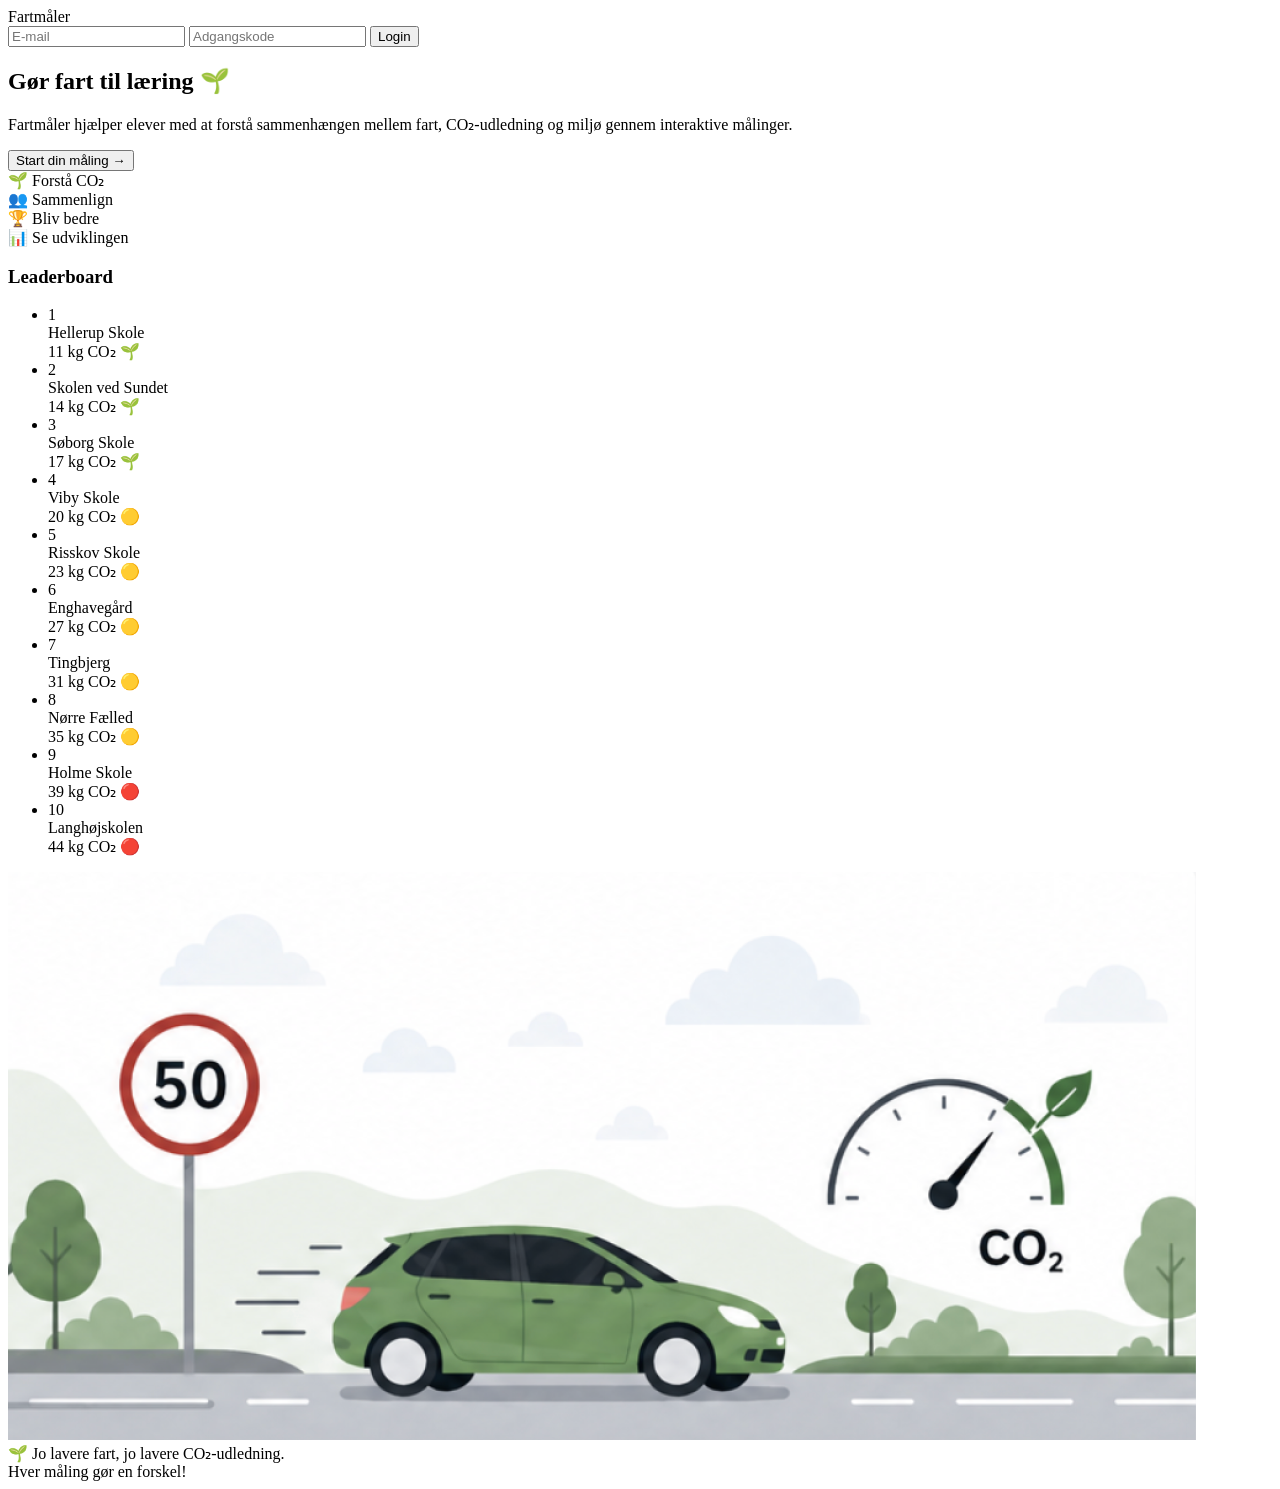
==== index.html @ d3e4c39c "Index - html" ====
<!DOCTYPE html>
<html lang="da">
<head>
    <meta charset="UTF-8">
    <title>Fartmåler</title>
    <link rel="stylesheet" href="style.css">
</head>
<body>

    <!-- NAVBAR -->
    <header class="navbar">
        <div class="logo">Fartmåler</div>

        <div class="login">
            <input type="text" placeholder="E-mail">
            <input type="password" placeholder="Adgangskode">
            <button>Login</button>
        </div>
    </header>

    <!-- HERO -->
    <section class="hero">
        <h1>Gør fart til <span>læring 🌱</span></h1>

        <p>
            Fartmåler hjælper elever med at forstå sammenhængen mellem fart,
            CO₂-udledning og miljø gennem interaktive målinger.
        </p>

        <button class="start-btn">
            Start din måling →
        </button>
    </section>

    <!-- FEATURES -->
    <section class="features">
        <div class="card">🌱 Forstå CO₂</div>
        <div class="card">👥 Sammenlign</div>
        <div class="card">🏆 Bliv bedre</div>
        <div class="card">📊 Se udviklingen</div>
    </section>

    <!-- MAIN -->
    <section class="main">

        <!-- LEADERBOARD -->
        <div class="leaderboard">
            <h3>Leaderboard</h3>

            <ul>

                <li>
                    <div class="left">
                        <div class="rank">1</div>
                        Hellerup Skole
                    </div>
                    <span class="green">11 kg CO₂ 🌱</span>
                </li>

                <li>
                    <div class="left">
                        <div class="rank">2</div>
                        Skolen ved Sundet
                    </div>
                    <span class="green">14 kg CO₂ 🌱</span>
                </li>

                <li>
                    <div class="left">
                        <div class="rank">3</div>
                        Søborg Skole
                    </div>
                    <span class="green">17 kg CO₂ 🌱</span>
                </li>

                <li>
                    <div class="left">
                        <div class="rank">4</div>
                        Viby Skole
                    </div>
                    <span class="yellow">20 kg CO₂ 🟡</span>
                </li>

                <li>
                    <div class="left">
                        <div class="rank">5</div>
                        Risskov Skole
                    </div>
                    <span class="yellow">23 kg CO₂ 🟡</span>
                </li>

                <li>
                    <div class="left">
                        <div class="rank">6</div>
                        Enghavegård
                    </div>
                    <span class="yellow">27 kg CO₂ 🟡</span>
                </li>

                <li>
                    <div class="left">
                        <div class="rank">7</div>
                        Tingbjerg
                    </div>
                    <span class="yellow">31 kg CO₂ 🟡</span>
                </li>

                <li>
                    <div class="left">
                        <div class="rank">8</div>
                        Nørre Fælled
                    </div>
                    <span class="yellow">35 kg CO₂ 🟡</span>
                </li>

                <li>
                    <div class="left">
                        <div class="rank">9</div>
                        Holme Skole
                    </div>
                    <span class="red">39 kg CO₂ 🔴</span>
                </li>

                <li>
                    <div class="left">
                        <div class="rank">10</div>
                        Langhøjskolen
                    </div>
                    <span class="red">44 kg CO₂ 🔴</span>
                </li>

            </ul>
        </div>

        <!-- VISUAL -->
        <div class="visual">
            <img src="bil.png" alt="Fartmåler bil">

            <div class="info-box">
                🌱 Jo lavere fart, jo lavere CO₂-udledning.<br>
                Hver måling gør en forskel!
            </div>
        </div>

    </section>

</body>
</html>
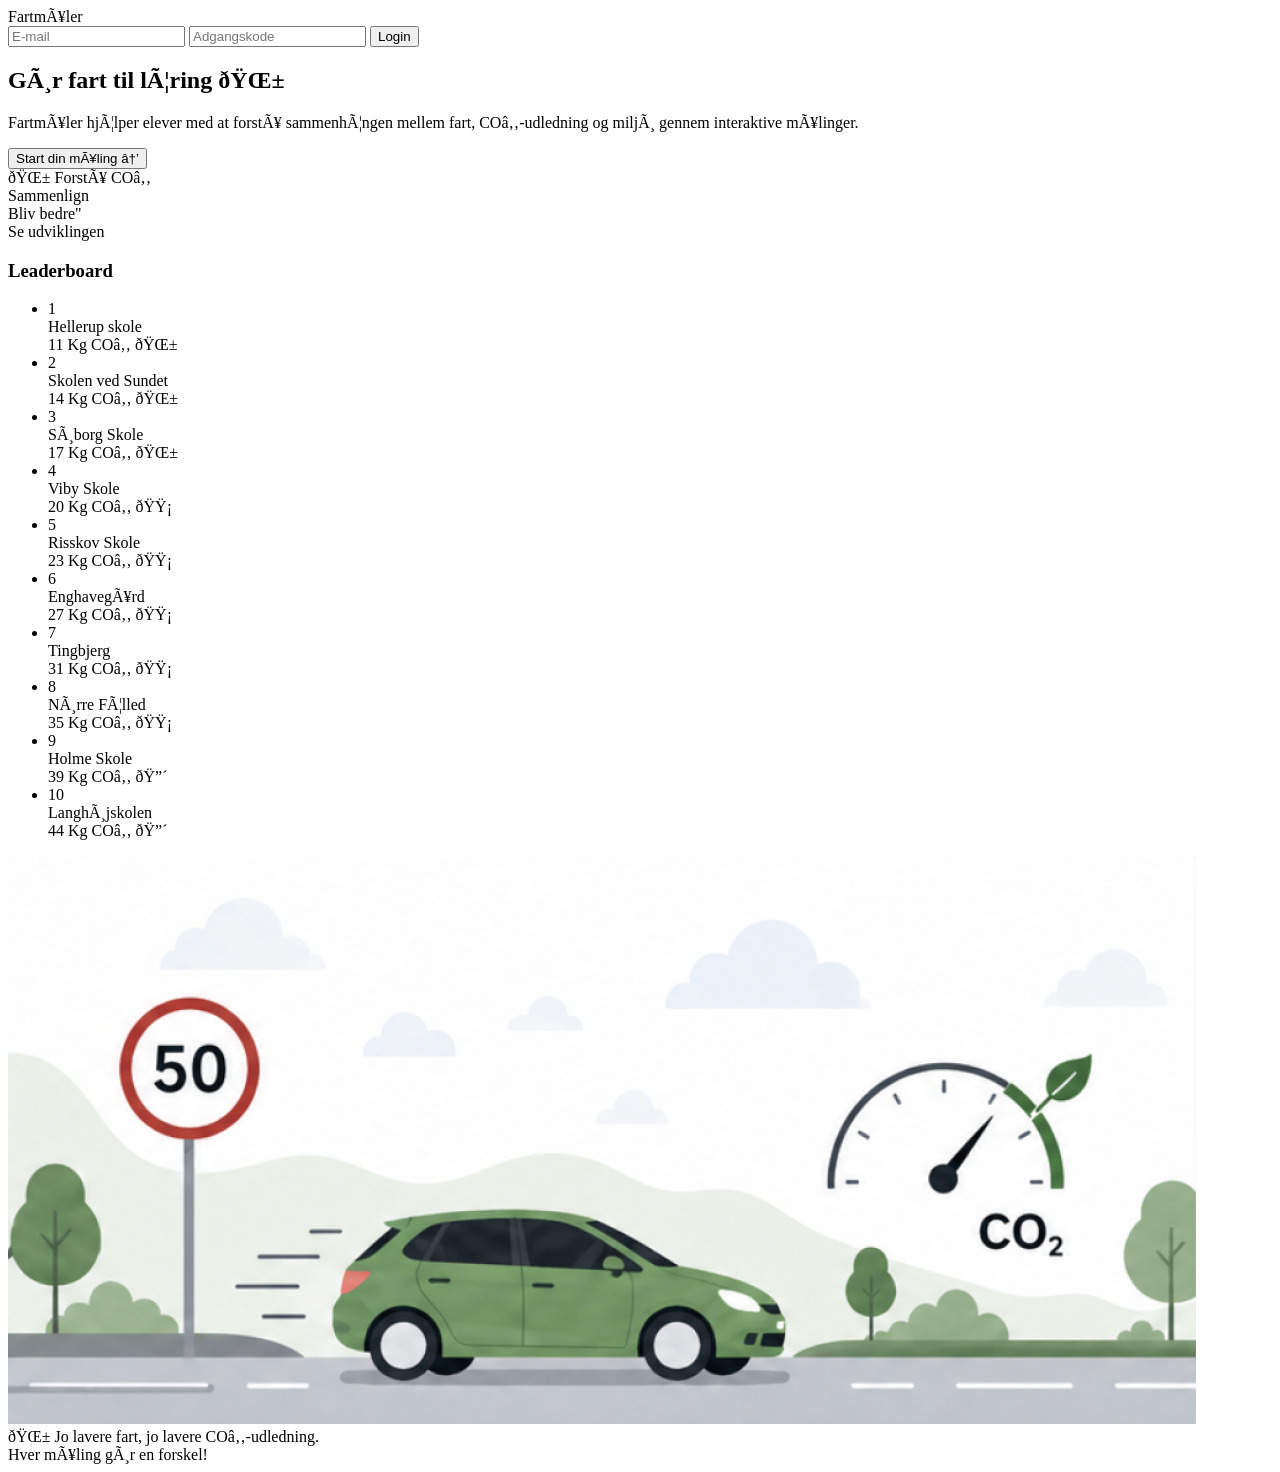
==== commit 5844d22b: "Index - css" ====
--- a/index.html
+++ b/index.html
@@ -1,148 +1,141 @@
 <!DOCTYPE html>
 <html lang="da">
-<head>
-    <meta charset="UTF-8">
-    <title>Fartmåler</title>
-    <link rel="stylesheet" href="style.css">
-</head>
-<body>
+    <head>
+        <meta charsett="UTF-8">
+        <title>Fartmåler</title>
+        <link rel="stylesheet" href="style.css">
+    </head>
+    <body>
 
-    <!-- NAVBAR -->
-    <header class="navbar">
-        <div class="logo">Fartmåler</div>
+        <header class="navbar">
+            <div class="logo">Fartmåler</div>
 
-        <div class="login">
-            <input type="text" placeholder="E-mail">
-            <input type="password" placeholder="Adgangskode">
-            <button>Login</button>
-        </div>
-    </header>
+            <div class="login">
+                <input type="text" placeholder="E-mail">
+                <input type="password" placeholder="Adgangskode">
+                <button>Login</button>
+            </div>
+        </header>
 
-    <!-- HERO -->
-    <section class="hero">
-        <h1>Gør fart til <span>læring 🌱</span></h1>
+        <section class="hero">
+            <h1>Gør fart til <span>læring 🌱</span></h1>
 
-        <p>
-            Fartmåler hjælper elever med at forstå sammenhængen mellem fart,
-            CO₂-udledning og miljø gennem interaktive målinger.
-        </p>
+            <p>
+                Fartmåler hjælper elever med at forstå sammenhængen mellem fart,
+                CO₂-udledning og miljø gennem interaktive målinger.
+            </p>
 
-        <button class="start-btn">
-            Start din måling →
-        </button>
-    </section>
+            <button class="start-btn">
+                Start din måling →
+            </button>
+        </section>
 
-    <!-- FEATURES -->
-    <section class="features">
-        <div class="card">🌱 Forstå CO₂</div>
-        <div class="card">👥 Sammenlign</div>
-        <div class="card">🏆 Bliv bedre</div>
-        <div class="card">📊 Se udviklingen</div>
-    </section>
+        <section class="features">
+            <div class="card">🌱 Forstå CO₂</div>
+            <div class="card"> Sammenlign</div>
+            <div class="card"> Bliv bedre"</div>
+            <div class="card"> Se udviklingen</div>
+        </section>
 
-    <!-- MAIN -->
-    <section class="main">
+        <section class="main">
 
-        <!-- LEADERBOARD -->
-        <div class="leaderboard">
-            <h3>Leaderboard</h3>
+            <div class="leaderboard">
+                <h3>Leaderboard</h3>
 
-            <ul>
+                <ul>
+                    <li>
+                        <div class="left">
+                            <div class="rank">1</div>
+                            Hellerup skole
+                        </div>
+                        <span class="green">11 Kg CO₂ 🌱</span>
+                    </li>
 
-                <li>
-                    <div class="left">
-                        <div class="rank">1</div>
-                        Hellerup Skole
-                    </div>
-                    <span class="green">11 kg CO₂ 🌱</span>
-                </li>
+                    <li>
+                        <div class="left">
+                            <div class="rank">2</div>
+                            Skolen ved Sundet
+                        </div>
+                        <span class="green">14 Kg CO₂ 🌱</span>
+                    </li>
 
-                <li>
-                    <div class="left">
-                        <div class="rank">2</div>
-                        Skolen ved Sundet
-                    </div>
-                    <span class="green">14 kg CO₂ 🌱</span>
-                </li>
+                    <li>
+                        <div class="left">
+                            <div class="rank">3</div>
+                            Søborg Skole
+                        </div>
+                        <span class="green">17 Kg CO₂ 🌱</span>
+                    </li>
 
-                <li>
-                    <div class="left">
-                        <div class="rank">3</div>
-                        Søborg Skole
-                    </div>
-                    <span class="green">17 kg CO₂ 🌱</span>
-                </li>
+                    <li>
+                        <div class="left">
+                            <div class="rank">4</div>
+                            Viby Skole
+                        </div>
+                        <span class="yellow">20 Kg CO₂ 🟡</span>
+                    </li>
 
-                <li>
-                    <div class="left">
-                        <div class="rank">4</div>
-                        Viby Skole
-                    </div>
-                    <span class="yellow">20 kg CO₂ 🟡</span>
-                </li>
+                    <li>
+                        <div class="left">
+                            <div class="rank">5</div>
+                            Risskov Skole
+                        </div>
+                        <span class="yellow">23 Kg CO₂ 🟡</span>
+                    </li>
 
-                <li>
-                    <div class="left">
-                        <div class="rank">5</div>
-                        Risskov Skole
-                    </div>
-                    <span class="yellow">23 kg CO₂ 🟡</span>
-                </li>
+                    <li>
+                        <div class="left">
+                            <div class="rank">6</div>
+                            Enghavegård
+                        </div>
+                        <span class="yellow">27 Kg CO₂ 🟡</span>
+                    </li>
 
-                <li>
-                    <div class="left">
-                        <div class="rank">6</div>
-                        Enghavegård
-                    </div>
-                    <span class="yellow">27 kg CO₂ 🟡</span>
-                </li>
+                    <li>
+                        <div class="left">
+                            <div class="rank">7</div>
+                            Tingbjerg
+                        </div>
+                        <span class="yellow">31 Kg CO₂ 🟡</span>
+                    </li>
 
-                <li>
-                    <div class="left">
-                        <div class="rank">7</div>
-                        Tingbjerg
-                    </div>
-                    <span class="yellow">31 kg CO₂ 🟡</span>
-                </li>
+                    <li>
+                        <div class="left">
+                            <div class="rank">8</div>
+                            Nørre Fælled
+                        </div>
+                        <span class="yellow">35 Kg CO₂ 🟡</span>
+                    </li>
 
-                <li>
-                    <div class="left">
-                        <div class="rank">8</div>
-                        Nørre Fælled
-                    </div>
-                    <span class="yellow">35 kg CO₂ 🟡</span>
-                </li>
+                    <li>
+                        <div class="left">
+                            <div class="rank">9</div>
+                            Holme Skole
+                        </div>
+                        <span class="red">39 Kg CO₂ 🔴</span>
+                    </li>
 
-                <li>
-                    <div class="left">
-                        <div class="rank">9</div>
-                        Holme Skole
-                    </div>
-                    <span class="red">39 kg CO₂ 🔴</span>
-                </li>
+                    <li>
+                        <div class="left">
+                            <div class="rank">10</div>
+                            Langhøjskolen
+                        </div>
+                        <span class="red">44 Kg CO₂ 🔴</span>
+                    </li>
 
-                <li>
-                    <div class="left">
-                        <div class="rank">10</div>
-                        Langhøjskolen
-                    </div>
-                    <span class="red">44 kg CO₂ 🔴</span>
-                </li>
+                </ul>
+            </div>
 
-            </ul>
-        </div>
+            <div class="visual">
+                <img src="bil.png" alt="Fartmåler bil">
 
-        <!-- VISUAL -->
-        <div class="visual">
-            <img src="bil.png" alt="Fartmåler bil">
+                <div class="info-box">
+                    🌱 Jo lavere fart, jo lavere CO₂-udledning.<br>
+                    Hver måling gør en forskel!
+                </div>
+            </div>
 
-            <div class="info-box">
-                🌱 Jo lavere fart, jo lavere CO₂-udledning.<br>
-                Hver måling gør en forskel!
-            </div>
-        </div>
+        </section>
 
-    </section>
-
-</body>
+    </body>
 </html>
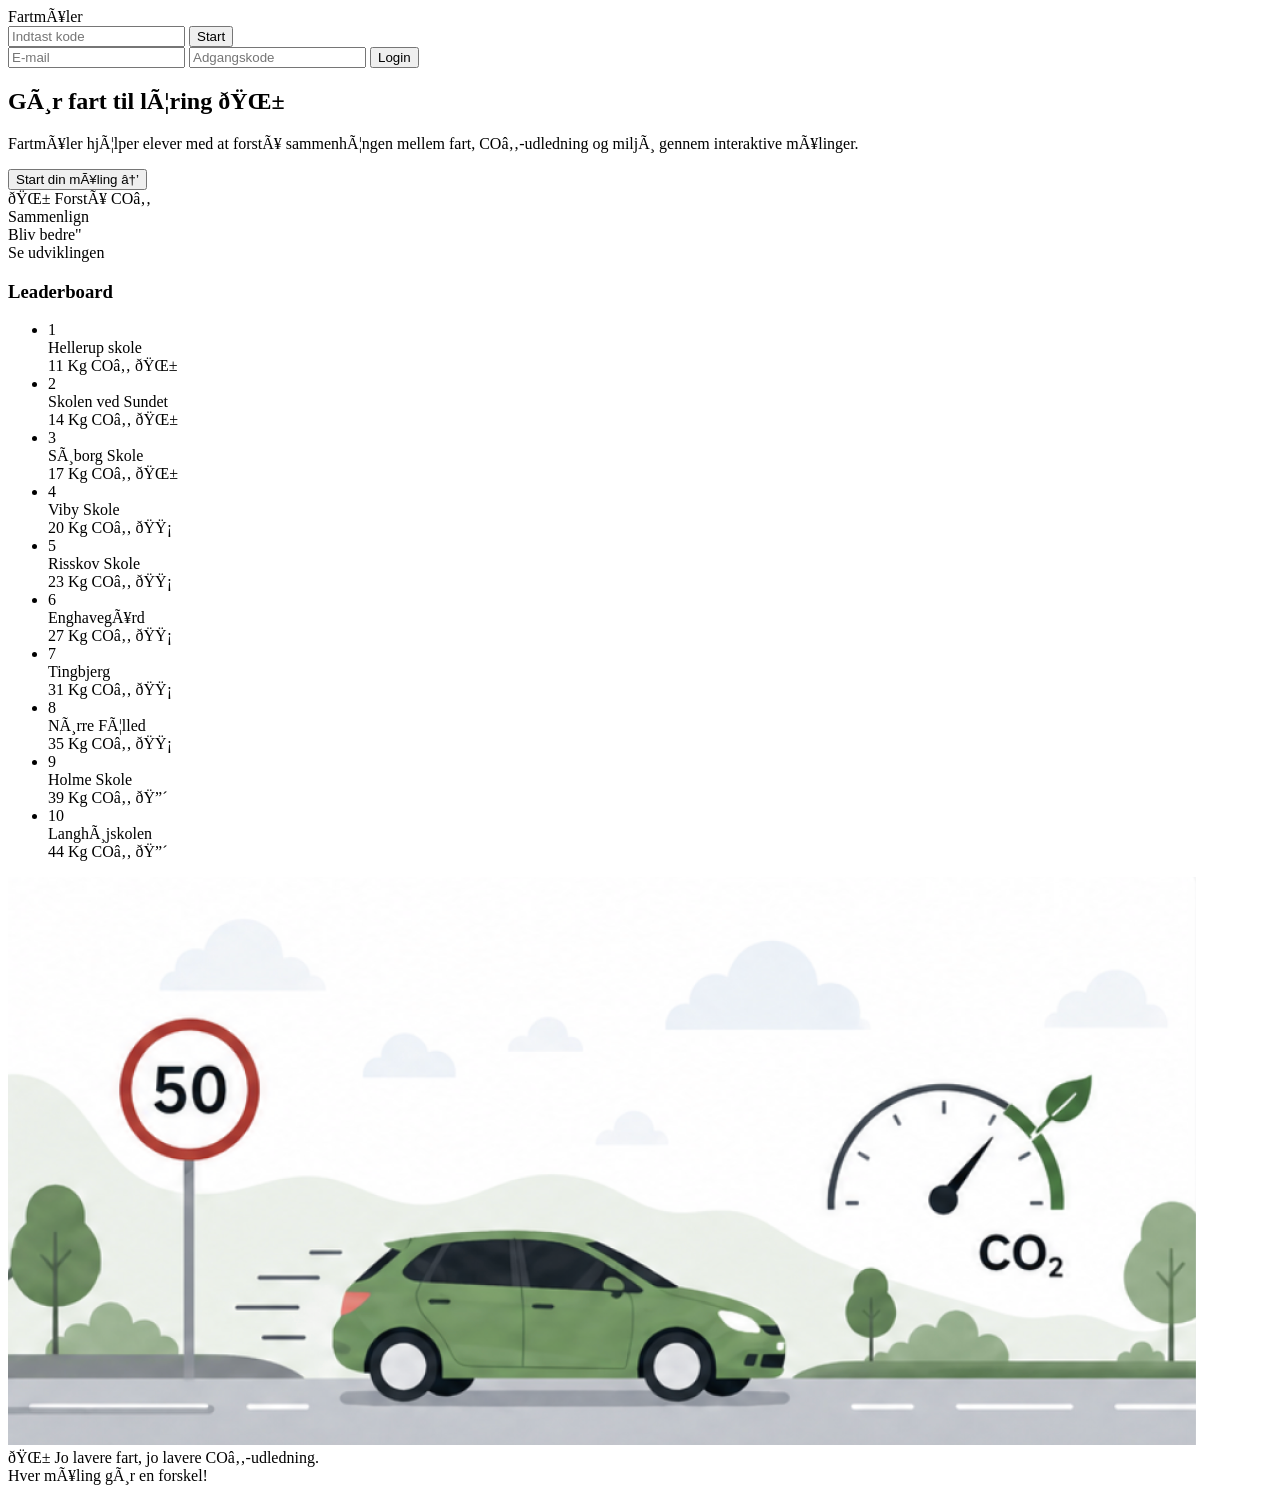
==== commit 470b688b: "elev ny måling" ====
--- a/index.html
+++ b/index.html
@@ -10,6 +10,15 @@
         <header class="navbar">
             <div class="logo">Fartmåler</div>
 
+            <div class="nav-right">
+
+                <div class="student-acces">
+                    <input type="text" placeholder="Indtast kode">
+                    <button onclick="goToStudent()">Start</button>
+                </div>
+            </div>
+
+            <!-- login - underviser-->
             <div class="login">
                 <input type="text" placeholder="E-mail">
                 <input type="password" placeholder="Adgangskode">
@@ -17,6 +26,7 @@
             </div>
         </header>
 
+        <!-- hero -->
         <section class="hero">
             <h1>Gør fart til <span>læring 🌱</span></h1>
 
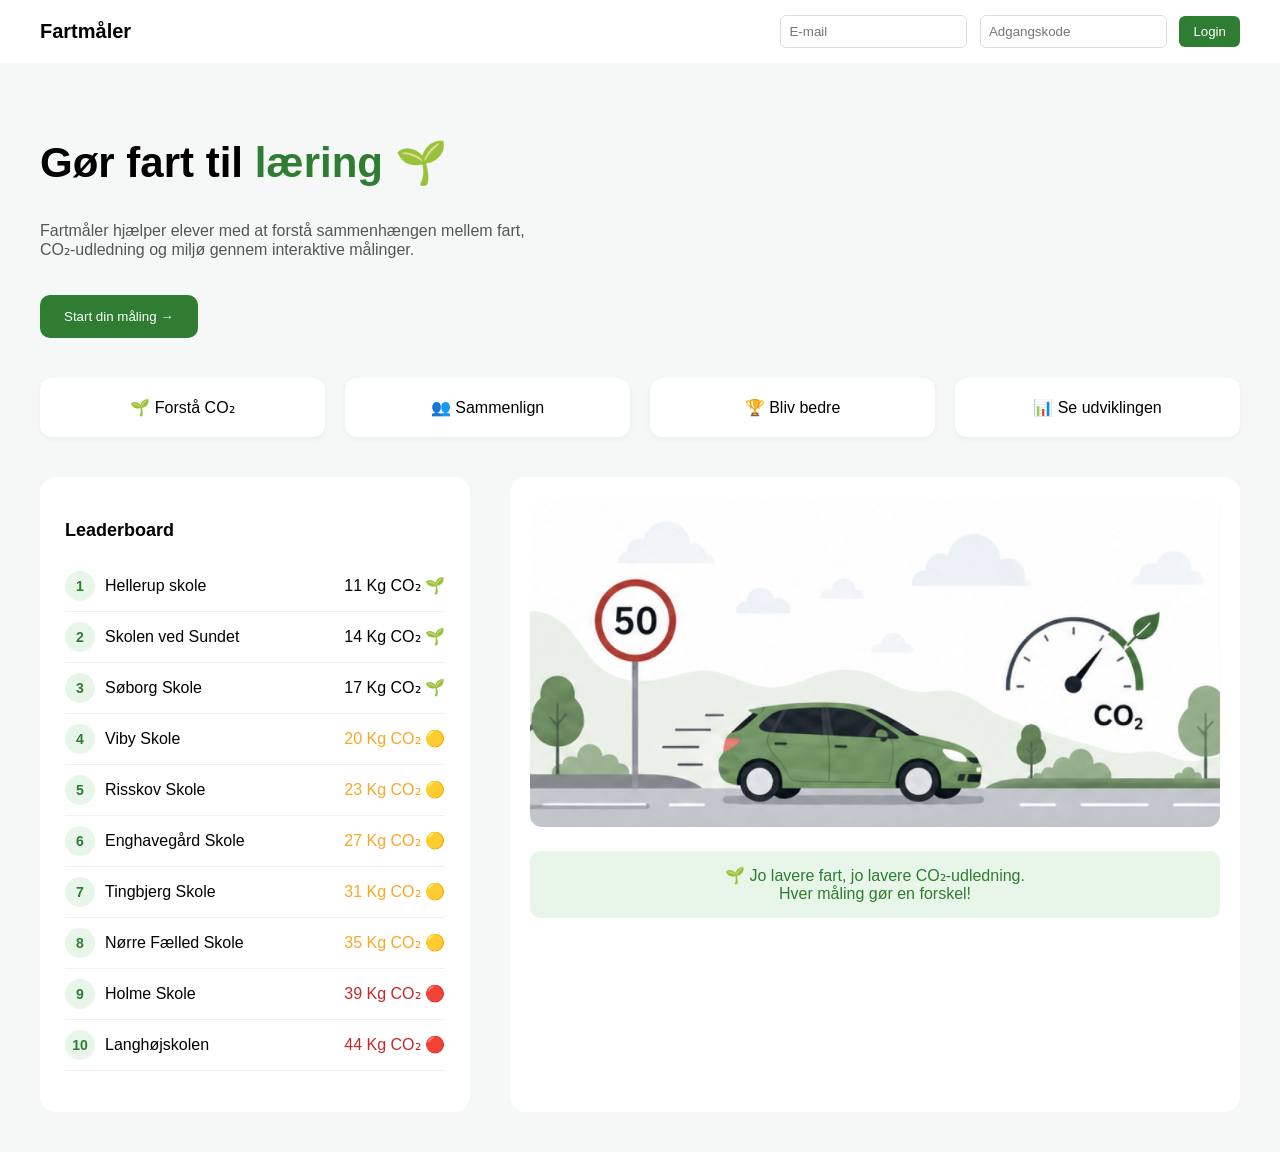
==== commit d1688958: "Elev - ny måling" ====
--- a/index.html
+++ b/index.html
@@ -1,24 +1,16 @@
 <!DOCTYPE html>
 <html lang="da">
     <head>
-        <meta charsett="UTF-8">
+        <meta charset="UTF-8">
         <title>Fartmåler</title>
-        <link rel="stylesheet" href="style.css">
+        <link rel="stylesheet" href="Style.css">
     </head>
     <body>
 
         <header class="navbar">
             <div class="logo">Fartmåler</div>
 
-            <div class="nav-right">
-
-                <div class="student-acces">
-                    <input type="text" placeholder="Indtast kode">
-                    <button onclick="goToStudent()">Start</button>
-                </div>
-            </div>
-
-            <!-- login - underviser-->
+            <!--login - underviser-->
             <div class="login">
                 <input type="text" placeholder="E-mail">
                 <input type="password" placeholder="Adgangskode">
@@ -35,16 +27,17 @@
                 CO₂-udledning og miljø gennem interaktive målinger.
             </p>
 
-            <button class="start-btn">
+            <button class="start-btn" onclick="goToMeasurement()">
                 Start din måling →
             </button>
         </section>
 
+        <!--features-->
         <section class="features">
             <div class="card">🌱 Forstå CO₂</div>
-            <div class="card"> Sammenlign</div>
-            <div class="card"> Bliv bedre"</div>
-            <div class="card"> Se udviklingen</div>
+            <div class="card">👥 Sammenlign</div>
+            <div class="card">🏆 Bliv bedre</div>
+            <div class="card">📊 Se udviklingen</div>
         </section>
 
         <section class="main">
@@ -96,7 +89,7 @@
                     <li>
                         <div class="left">
                             <div class="rank">6</div>
-                            Enghavegård
+                            Enghavegård Skole
                         </div>
                         <span class="yellow">27 Kg CO₂ 🟡</span>
                     </li>
@@ -104,7 +97,7 @@
                     <li>
                         <div class="left">
                             <div class="rank">7</div>
-                            Tingbjerg
+                            Tingbjerg Skole
                         </div>
                         <span class="yellow">31 Kg CO₂ 🟡</span>
                     </li>
@@ -112,7 +105,7 @@
                     <li>
                         <div class="left">
                             <div class="rank">8</div>
-                            Nørre Fælled
+                            Nørre Fælled Skole
                         </div>
                         <span class="yellow">35 Kg CO₂ 🟡</span>
                     </li>
@@ -144,6 +137,7 @@
                     Hver måling gør en forskel!
                 </div>
             </div>
+             <script src="index.js"></script>
 
         </section>
 
--- a/Style.css
+++ b/Style.css
@@ -0,0 +1,235 @@
+body {
+    font-family: "Segoe UI", sans-serif;
+    margin: 0;
+    background-color: #f6f8f7;
+}
+
+.navbar {
+    display: flex;
+    justify-content: space-between;
+    padding: 15px 40px;
+    background: white;
+    align-items: center;
+}
+
+.logo {
+    font-weight: bold;
+    font-size: 20px;
+}
+
+.login input {
+    padding: 8px;
+    margin-right: 8px;
+    border: 1px solid #ddd;
+    border-radius: 6px;
+}
+
+.login button {
+    padding: 8px 14px;
+    background: #2e7d32;
+    color: white;
+    border: none;
+    border-radius: 6px;
+}
+
+.hero {
+    padding: 40px;
+}
+
+.hero h1 {
+    font-size: 42px;
+}
+
+.hero span {
+    color: #2e7d32;
+}
+
+.hero p {
+    color: #555;
+    max-width: 500px;
+}
+
+.start-btn {
+    margin-top: 20px;
+    padding: 14px 24px;
+    background: #2e7d32;
+    color: white;
+    border: none;
+    border-radius: 10px;
+}
+
+.features {
+    display: flex;
+    gap: 20px;
+    padding: 0 40px 40px;
+}
+
+.card {
+    background: white;
+    padding: 20px;
+    border-radius: 12px;
+    flex: 1;
+    text-align: center;
+    box-shadow: 0 2px 6px rgba(0,0,0,0.05);
+}
+
+.main {
+    display: flex;
+    gap: 40px;
+    padding: 0 40px 40px;
+    align-items: stretch;
+}
+
+
+.leaderboard {
+    background: white;
+    padding: 25px;
+    border-radius: 16px;
+    width: 380px;
+    box-shadow: 0 4px 12px rgba(0,0,0,0,0.5);
+}
+
+.leaderboard h3 {
+    margin-bottom: 20px;
+    font-size: 18px;
+}
+
+.leaderboard ul {
+    list-style: none;
+    padding: 0;
+}
+
+.leaderboard li {
+    display: flex;
+    justify-content: space-between;
+    align-items: center;
+    padding: 10px 0;
+    border-bottom: 1px solid #f0f0f0;
+}
+
+.left {
+    display: flex;
+    align-items: center;
+    gap: 10px;
+}
+
+.rank {
+    width: 30px;
+    height: 30px;
+    border-radius: 50%;
+    background: #e8f5e9;
+    color: #2e7d32;
+    display: flex;
+    align-items: center;
+    justify-content: center;
+    font-size: 14px;
+    font-weight: bold;
+}
+
+.green {
+    color: 2e7d32;
+}
+
+.yellow {
+    color: #f9a825;
+}
+
+.red {
+    color: #c62828; 
+}
+
+.visual {
+    flex: 1;
+    background: white;
+    border-radius: 16px;
+    padding: 20px;
+    text-align: center;
+}
+
+.visual img {
+    max-width: 100%;
+    border-radius: 12px;
+}
+
+.info-box {
+    margin-top: 20px;
+    background: #e8f5e9;
+    padding: 15px;
+    border-radius: 10px;
+    color: #2e7d32;
+}
+
+.measurement-container {
+    display: flex;
+    justify-content: center;
+    align-items: center;
+    height: 100vh;
+}
+
+.measurement-card {
+    background: white;
+    padding: 50px;
+    border-radius: 20px;
+    width: 600px;
+    box-shadow: 0 8px 25px rgba(0,0,0,0.05);
+}
+
+.header-row {
+    display: flex;
+    align-items: center;
+    gap: 20;
+    margin-bottom: 25px;
+}
+
+.icon-circle {
+    width: 70px;
+    height: 70px;
+    background: #2e7d32;
+    color: white;
+    border-radius: 50%;
+    display: flex;
+    align-items: center;
+    justify-content: center;
+    font-size: 30px;
+}
+
+.measurement-card h1 {
+    margin: 0;
+    font-size: 28px;
+}
+
+.measurement-card p {
+    margin-top: 5px;
+    color: #666;
+}
+
+.measurement-card label {
+    display: block;
+    margin-top: 18px;
+    font-weight: 600;
+}
+
+.measurement-card input,
+.measurement-card select {
+    width: 100%;
+    padding: 14px;
+    margin-top: 6px;
+    border-radius: 10px;
+    border: 1px solid #ddd;
+    font-size: 15px;
+}
+
+.start-measure-btn {
+    width: 100%;
+    margin-top: 25px;
+    padding: 16px;
+    background: linear-gradient(to right, #2e7d32, #4caf50);
+    color: white;
+    border: none;
+    border-radius: 16px;
+}
+
+.info-text {
+    margin-top: 10px;
+    font-size: 14px;
+}
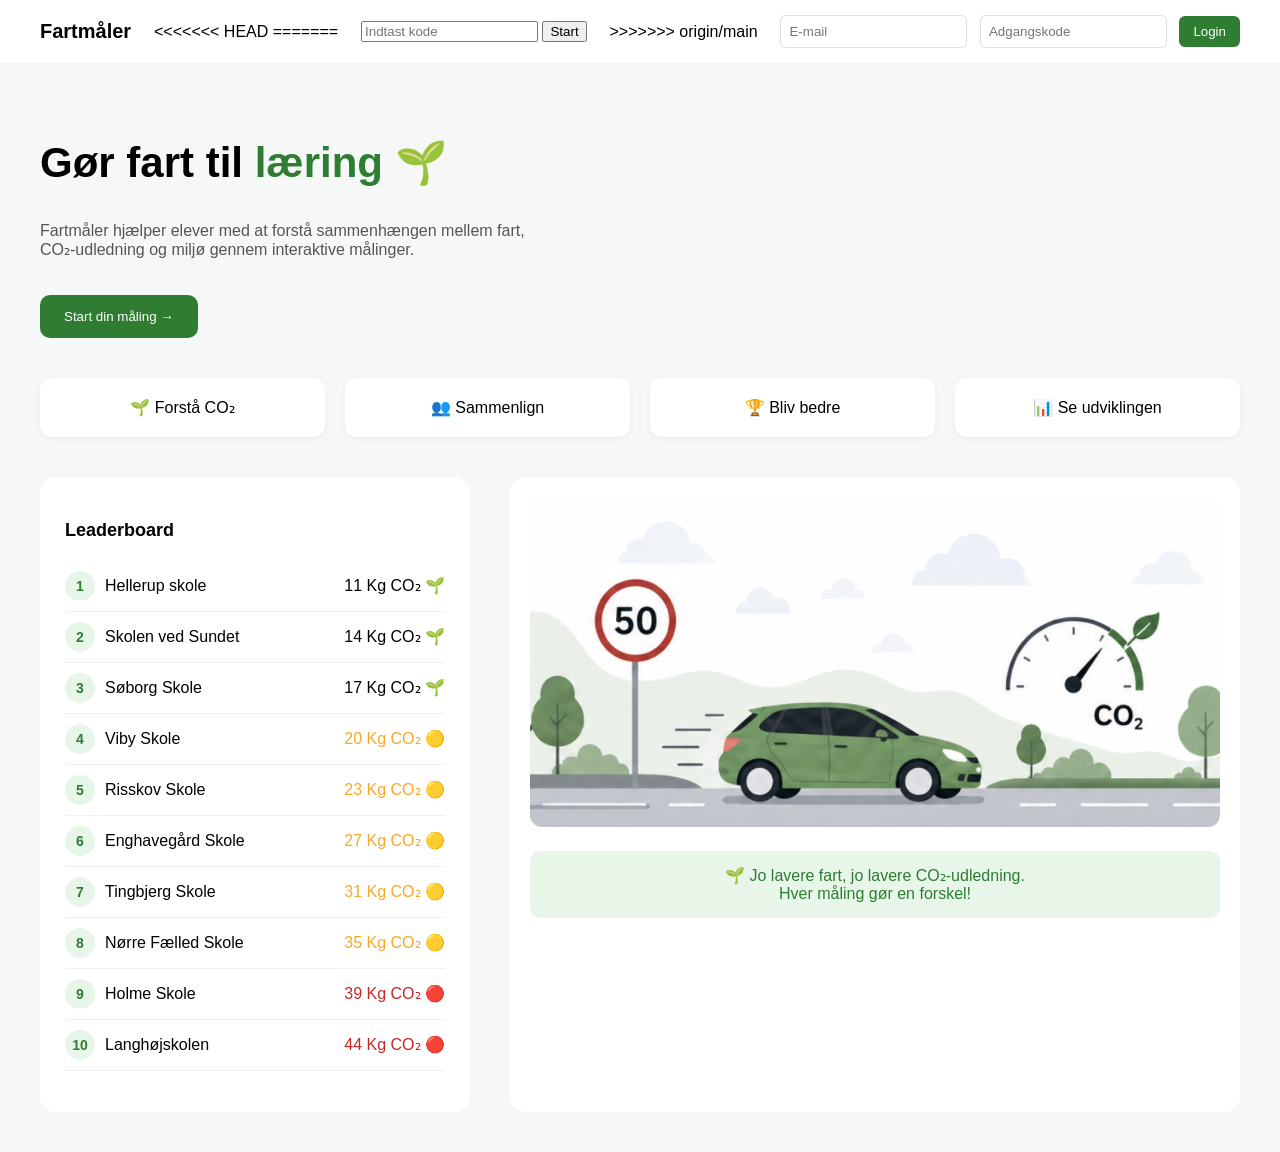
==== commit 888b4489: "Merge remote-tracking branch 'origin/main'" ====
--- a/index.html
+++ b/index.html
@@ -10,7 +10,19 @@
         <header class="navbar">
             <div class="logo">Fartmåler</div>
 
+<<<<<<< HEAD
             <!--login - underviser-->
+=======
+            <div class="nav-right">
+
+                <div class="student-acces">
+                    <input type="text" placeholder="Indtast kode">
+                    <button onclick="goToStudent()">Start</button>
+                </div>
+            </div>
+
+            <!-- login - underviser-->
+>>>>>>> origin/main
             <div class="login">
                 <input type="text" placeholder="E-mail">
                 <input type="password" placeholder="Adgangskode">
--- a/Style.css
+++ b/Style.css
@@ -15,6 +15,31 @@
 .logo {
     font-weight: bold;
     font-size: 20px;
+}
+
+.nav-right {
+    display: flex;
+    gap: 20px;
+    align-items: center;
+}
+
+.student-access {
+display: flex;
+gap: 8px;
+}
+
+.student-access input {
+    padding: 8px;
+    border: 1px solid #ddd;
+    border-radius: 6px;
+}
+
+.student.-access button {
+    padding: 8px 14px;
+    background: #66bb6a;
+    color: white;
+    border: none;
+    border-radius: 6px;
 }
 
 .login input {
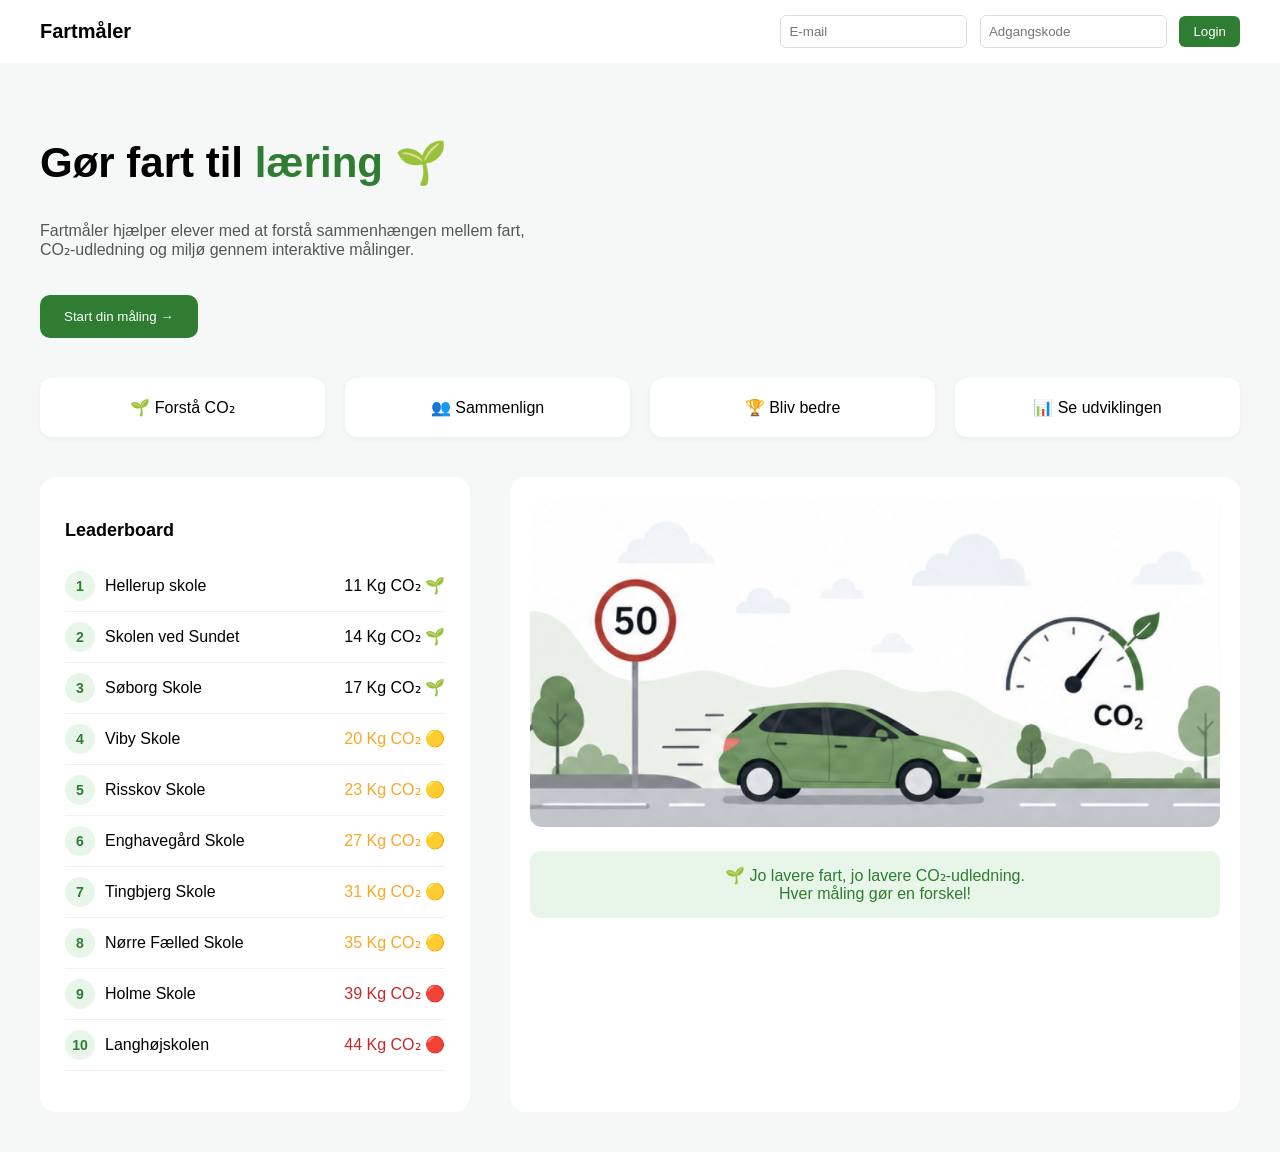
==== commit 82c1c727: "session - html" ====
--- a/index.html
+++ b/index.html
@@ -9,20 +9,7 @@
 
         <header class="navbar">
             <div class="logo">Fartmåler</div>
-
-<<<<<<< HEAD
-            <!--login - underviser-->
-=======
-            <div class="nav-right">
-
-                <div class="student-acces">
-                    <input type="text" placeholder="Indtast kode">
-                    <button onclick="goToStudent()">Start</button>
-                </div>
-            </div>
-
-            <!-- login - underviser-->
->>>>>>> origin/main
+            
             <div class="login">
                 <input type="text" placeholder="E-mail">
                 <input type="password" placeholder="Adgangskode">
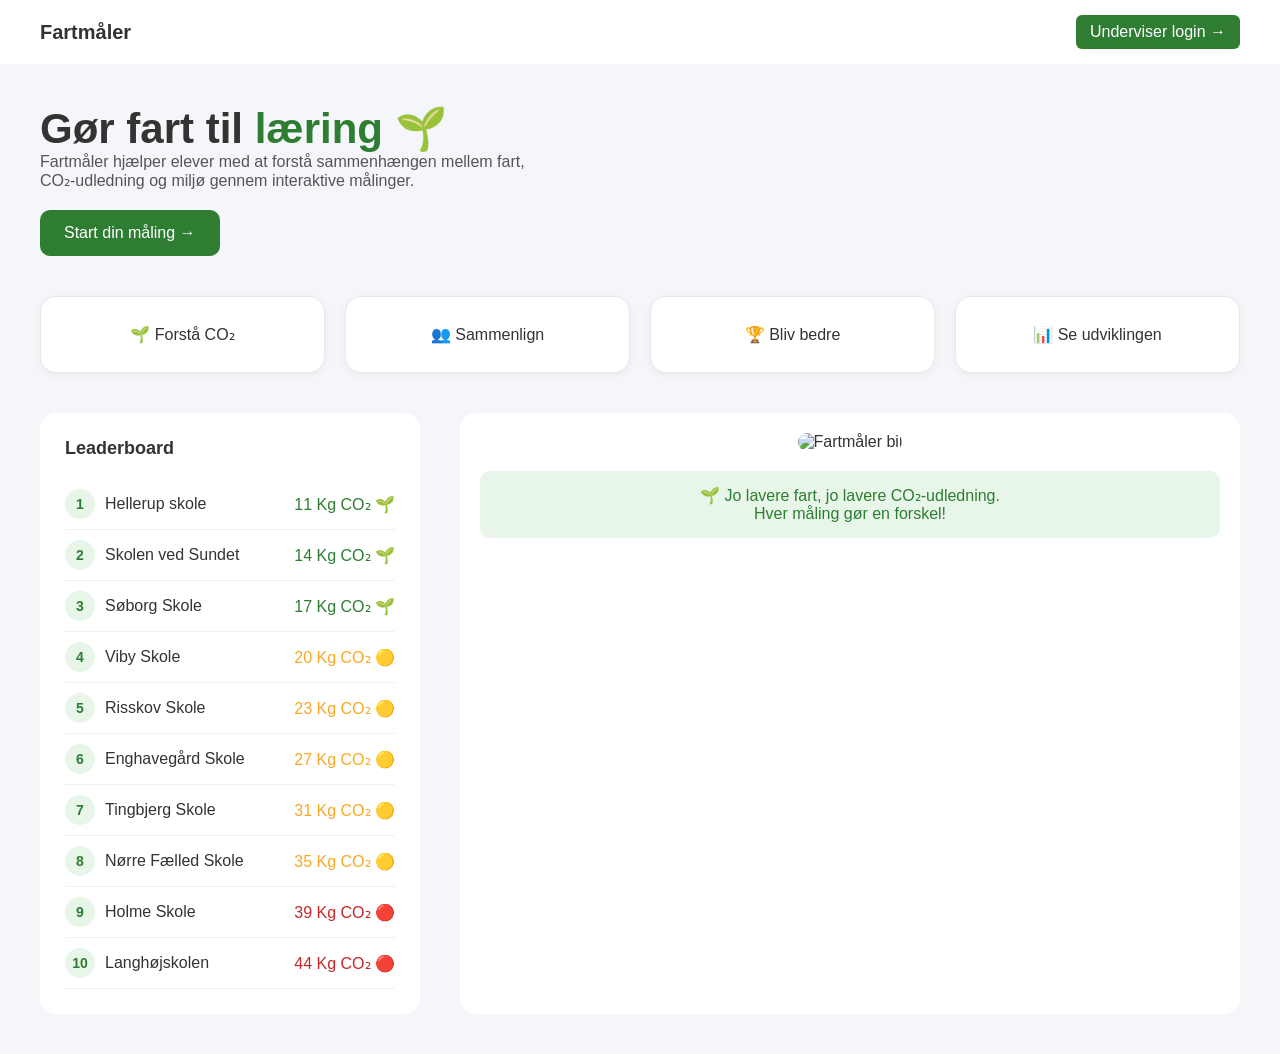
==== commit 2cc21ac8: "Frontend og backend integration" ====
--- a/index.html
+++ b/index.html
@@ -5,17 +5,18 @@
         <title>Fartmåler</title>
         <link rel="stylesheet" href="Style.css">
     </head>
+    
     <body>
 
-        <header class="navbar">
-            <div class="logo">Fartmåler</div>
-            
-            <div class="login">
-                <input type="text" placeholder="E-mail">
-                <input type="password" placeholder="Adgangskode">
-                <button>Login</button>
-            </div>
-        </header>
+     <header class="navbar">
+    <div class="logo">Fartmåler</div>
+
+    <div class="login">
+        <button class="teacher-login-btn" onclick="goToTeacherLogin()">
+            Underviser login →
+        </button>
+    </div>
+</header>
 
         <!-- hero -->
         <section class="hero">
--- a/Style.css
+++ b/Style.css
@@ -7,9 +7,9 @@
 .navbar {
     display: flex;
     justify-content: space-between;
+    align-items: center;
     padding: 15px 40px;
     background: white;
-    align-items: center;
 }
 
 .logo {
@@ -34,13 +34,14 @@
     border-radius: 6px;
 }
 
-.student.-access button {
+.student-access button {
     padding: 8px 14px;
     background: #66bb6a;
     color: white;
     border: none;
     border-radius: 6px;
 }
+
 
 .login input {
     padding: 8px;
@@ -56,6 +57,12 @@
     border: none;
     border-radius: 6px;
 }
+
+.login {
+    display: flex;
+    align-items: center;
+}
+
 
 .hero {
     padding: 40px;
@@ -152,7 +159,7 @@
 }
 
 .green {
-    color: 2e7d32;
+    color: #2e7d32;
 }
 
 .yellow {
@@ -257,4 +264,1015 @@
 .info-text {
     margin-top: 10px;
     font-size: 14px;
+}
+
+
+
+* {
+  margin: 0;
+  padding: 0;
+  box-sizing: border-box;
+}
+
+body {
+  min-height: 100vh;
+  background: #f5f6fa;
+  color: #333;
+  font-family: Arial, Helvetica, sans-serif;
+}
+
+button,
+select {
+  font: inherit;
+}
+
+button {
+  cursor: pointer;
+}
+
+.page {
+  width: 100%;
+  padding: 28px;
+}
+
+.dashboard {
+  max-width: 1900px;
+  margin: 0 auto;
+}
+
+/* Topbar */
+
+.topbar {
+  display: flex;
+  align-items: flex-start; /* vigtig! */
+  gap: 18px;
+}
+
+.select-group {
+  display: flex;
+  flex-direction: column;
+  justify-content: space-between;
+  height: 100px; /* gør alle ens høje */
+}
+
+.select-group label {
+  color: #666;
+  font-size: 15px;
+  font-weight: 700;
+}
+
+.select-button {
+  min-width: 175px;
+  height: 58px;
+  display: flex;
+  align-items: center;
+  gap: 10px;
+  background: #ffffff;
+  border: 1px solid #dadde3;
+  border-radius: 10px;
+  padding: 0 18px;
+  color: #111;
+  font-size: 20px;
+}
+
+.select-button.wide {
+  min-width: 285px;
+}
+
+.select-icon {
+  font-size: 20px;
+}
+
+.chevron {
+  margin-left: auto;
+  color: #999;
+  font-size: 14px;
+}
+
+.active-session {
+  color: #07852a;
+  font-size: 16px;
+}
+
+.session-actions {
+  margin-left: auto;
+  display: flex;
+  align-items: center;
+  gap: 28px;
+}
+
+.end-session-button {
+  height: 60px;
+  min-width: 225px;
+  display: flex;
+  align-items: center;
+  justify-content: center;
+  gap: 10px;
+  border: none;
+  border-radius: 9px;
+  background: #5345e6;
+  color: #fff;
+  font-size: 19px;
+  font-weight: 700;
+}
+
+.session-actions p {
+  color: #666;
+  font-size: 18px;
+}
+
+.notice {
+  display: flex;
+  align-items: center;
+  gap: 12px;
+  min-height: 64px;
+  margin-top: 18px;
+  padding: 0 28px;
+  border: 1px solid #9fc7ff;
+  border-radius: 9px;
+  background: #eaf3ff;
+  color: #0533b3;
+  font-size: 19px;
+}
+
+/* main layout */
+
+.content-grid {
+  display: grid;
+  grid-template-columns: minmax(520px, 1.1fr) minmax(440px, 0.75fr) 430px;
+  gap: 26px;
+  margin-top: 26px;
+  align-items: start;
+}
+
+.left-column,
+.middle-column,
+.right-column {
+  display: flex;
+  flex-direction: column;
+  gap: 22px;
+}
+
+/* cards */
+
+.card {
+  background: #ffffff;
+  border: 1px solid #e9e9e9;
+  border-radius: 16px;
+  padding: 28px;
+  box-shadow: 0 2px 7px rgba(0, 0, 0, 0.055);
+}
+
+.card h2 {
+  color: #333;
+  font-size: 22px;
+  font-weight: 800;
+}
+
+
+.latest-card {
+  min-height: 475px;
+}
+
+.latest-card h2 {
+  text-align: center;
+}
+
+.speed-area {
+  margin-top: 38px;
+  text-align: center;
+}
+
+.gauge-wrapper {
+  position: relative;
+  width: 300px;
+  height: 170px;
+  margin: 0 auto;
+}
+
+.gauge {
+  width: 100%;
+  height: 100%;
+}
+
+.gauge-track {
+  fill: none;
+  stroke: #e5e7eb;
+  stroke-width: 18;
+  stroke-linecap: round;
+}
+
+.gauge-progress {
+  fill: none;
+  stroke: #e5e7eb;
+  stroke-width: 18;
+  stroke-linecap: round;
+}
+
+.speed-text {
+  position: absolute;
+  left: 50%;
+  top: 58%;
+  transform: translate(-50%, -50%);
+  text-align: center;
+}
+
+.speed-text strong {
+  display: block;
+  min-width: 120px;
+  min-height: 70px;
+  color: #2f2f2f;
+  font-size: 72px;
+  font-weight: 900;
+  line-height: 0.95;
+}
+
+.speed-text span {
+  display: block;
+  color: #555;
+  font-size: 28px;
+}
+
+.muted {
+  margin-top: -4px;
+  color: #858585;
+  font-size: 18px;
+}
+
+.status-box {
+  min-height: 134px;
+  display: flex;
+  align-items: center;
+  gap: 18px;
+  margin-top: 34px;
+  border-radius: 12px;
+  padding: 22px;
+}
+
+.status-box.danger {
+  background: transparent;
+  border: 11px solid #e5e7eb;
+}
+
+.status-emoji {
+  min-width: 36px;
+  color: #e02424;
+  font-size: 29px;
+  font-weight: 800;
+  text-align: center;
+}
+
+.status-box h3 {
+  min-height: 28px;
+  color: #e02424;
+  font-size: 22px;
+  font-weight: 800;
+}
+
+.status-box p {
+  min-height: 23px;
+  color: #555;
+  font-size: 18px;
+  line-height: 1.5;
+}
+
+/* session */
+
+.session-card h2 {
+  text-align: center;
+  margin-bottom: 28px;
+}
+
+.stats-grid {
+  display: grid;
+  grid-template-columns: 1fr 1fr;
+  gap: 18px;
+}
+
+.stat-box {
+  min-height: 96px;
+  display: flex;
+  align-items: center;
+  gap: 18px;
+  background: #fafafa;
+  border-radius: 12px;
+  padding: 20px;
+}
+
+.stat-icon {
+  width: 54px;
+  height: 54px;
+  display: grid;
+  place-items: center;
+  flex-shrink: 0;
+  background: #fff;
+  border: 1px solid #e5e7eb;
+  border-radius: 12px;
+  font-size: 25px;
+}
+
+.stat-box p {
+  color: #666;
+  font-size: 16px;
+}
+
+.stat-box strong {
+  display: block;
+  min-height: 30px;
+  color: #2c2c2c;
+  font-size: 24px;
+  font-weight: 800;
+}
+
+.info-strip {
+  margin-top: 22px;
+  padding: 15px 20px;
+  background: #f7f7f7;
+  border-radius: 10px;
+  color: #666;
+  font-size: 17px;
+  text-align: center;
+}
+
+.calculation-card h2 {
+  margin-bottom: 24px;
+}
+
+.small-info {
+  font-size: 18px;
+}
+
+.calculation-grid {
+  display: grid;
+  grid-template-columns: repeat(3, 1fr);
+  gap: 18px;
+  margin-bottom: 26px;
+}
+
+.calculation-grid div {
+  text-align: center;
+}
+
+.calculation-grid p {
+  color: #666;
+  font-size: 16px;
+  line-height: 1.35;
+}
+
+.calculation-grid strong {
+  display: flex;
+  justify-content: center;
+  align-items: center;
+  min-height: 54px;
+  color: #333;
+  font-size: 22px;
+  font-weight: 800;
+}
+
+.factor-badge {
+  min-width: 42px;
+  min-height: 42px;
+  display: inline-flex;
+  justify-content: center;
+  align-items: center;
+  margin-left: 7px;
+  padding: 6px 9px;
+  border-radius: 8px;
+  background: #f0f1f5;
+  color: #333;
+  font-size: 18px;
+}
+
+.formula-box {
+  border-left: 5px solid #5345e6;
+  border-radius: 10px;
+  background: #f8f8f9;
+  padding: 26px 22px;
+  text-align: center;
+}
+
+.formula-box p {
+  color: #333;
+  font-size: 19px;
+  line-height: 1.7;
+}
+
+.formula-title {
+  color: #666 !important;
+  font-weight: 800;
+}
+
+.formula-result {
+  min-height: 34px;
+  color: #666 !important;
+}
+
+.comparison-card h2 {
+  margin-bottom: 22px;
+}
+
+.comparison-row {
+  display: grid;
+  grid-template-columns: 82px 1fr 1fr;
+  align-items: center;
+  gap: 26px;
+}
+
+.speed-limit {
+  width: 76px;
+  height: 76px;
+  display: grid;
+  place-items: center;
+  border: 4px solid #df252a;
+  border-radius: 50%;
+  color: #333;
+  font-size: 28px;
+  font-weight: 900;
+}
+
+.comparison-row p {
+  color: #666;
+  font-size: 17px;
+}
+
+.comparison-row strong {
+  display: block;
+  min-height: 32px;
+  color: #333;
+  font-size: 24px;
+  font-weight: 800;
+}
+
+.red-text {
+  color: #e02424 !important;
+}
+
+/* co2 */
+
+.co2-card h2 {
+  margin-bottom: 24px;
+}
+
+.co2-grid {
+  display: grid;
+  grid-template-columns: repeat(3, 1fr);
+  gap: 18px;
+}
+
+.co2-grid p {
+  color: #666;
+  font-size: 16px;
+  line-height: 1.35;
+}
+
+.co2-grid strong {
+  display: block;
+  min-height: 32px;
+  color: #333;
+  font-size: 22px;
+  font-weight: 800;
+}
+
+.green-strip {
+  min-height: 62px;
+  margin-top: 24px;
+  padding: 17px;
+  border-radius: 10px;
+  background: #eefaef;
+  color: #08702b;
+  font-size: 18px;
+  text-align: center;
+}
+
+/* feedback */
+
+.feedback-card h2 {
+  margin-bottom: 18px;
+}
+
+.feedback-grid {
+  display: grid;
+  grid-template-columns: repeat(3, 1fr);
+  gap: 12px;
+}
+
+.feedback-button {
+  min-height: 134px;
+  display: flex;
+  flex-direction: column;
+  align-items: center;
+  justify-content: center;
+  gap: 13px;
+  border: 2px solid #e1e3e8;
+  border-radius: 13px;
+  background: #ffffff;
+  color: #666;
+  font-size: 16px;
+}
+
+.feedback-button.active {
+  border-color: #ccc;
+  background: transparent;
+}
+
+.feedback-emoji {
+  font-size: 34px;
+}
+
+.feedback-message {
+  min-height: 82px;
+  display: flex;
+  align-items: center;
+  gap: 16px;
+  margin-top: 22px;
+  border-radius: 11px;
+  background: #f8f8f8;
+  padding: 18px;
+}
+
+.feedback-message span {
+  font-size: 23px;
+}
+
+.feedback-message p {
+  min-height: 26px;
+  color: #333;
+  font-size: 18px;
+  line-height: 1.45;
+}
+
+/* settings */
+.settings-card h2 {
+  margin-bottom: 24px;
+}
+
+.settings-card h2 span {
+  color: #777;
+  font-size: 16px;
+  font-weight: 500;
+}
+
+.setting-row {
+  display: grid;
+  grid-template-columns: 40px 1fr auto;
+  align-items: center;
+  padding: 14px 0;
+  border-bottom: 1px solid #eee;
+}
+
+.setting-row > span {
+  font-size: 21px;
+}
+
+.setting-row p {
+  color: #333;
+  font-size: 18px;
+}
+
+.switch {
+  position: relative;
+  width: 60px;
+  height: 34px;
+}
+
+.switch input {
+  display: none;
+}
+
+.switch span {
+  position: absolute;
+  inset: 0;
+  border-radius: 999px;
+  background: #d1d5db;
+  transition: 0.2s;
+}
+
+.switch span::before {
+  content: "";
+  position: absolute;
+  width: 26px;
+  height: 26px;
+  left: 4px;
+  top: 4px;
+  border-radius: 50%;
+  background: #fff;
+  transition: 0.2s;
+}
+
+.switch input:checked + span {
+  background: #5345e6;
+}
+
+.switch input:checked + span::before {
+  transform: translateX(26px);
+}
+
+.language-row {
+  border-bottom: none;
+}
+
+.language-select {
+  display: flex;
+  align-items: center;
+  gap: 10px;
+}
+
+.language-select select {
+  height: 42px;
+  min-width: 122px;
+  border: 1px solid #dfe2e7;
+  border-radius: 8px;
+  background: #fff;
+  padding: 0 12px;
+  font-size: 16px;
+}
+
+.settings-note {
+  margin-top: 20px;
+  padding: 17px;
+  border-radius: 10px;
+  background: #eefaef;
+  color: #08702b;
+  font-size: 16px;
+  line-height: 1.45;
+}
+
+/* fun fact */
+.funfact-card {
+  border-color: #f4ca46;
+  background: #fff9e8;
+}
+
+.funfact-header {
+  display: flex;
+  justify-content: space-between;
+  align-items: center;
+}
+
+.funfact-header button {
+  border: none;
+  background: transparent;
+  color: #666;
+  font-size: 34px;
+  line-height: 1;
+}
+
+.funfact-card p {
+  min-height: 84px;
+  margin-top: 18px;
+  color: #8c3000;
+  font-size: 18px;
+  line-height: 1.55;
+  text-align: center;
+}
+
+
+.next-button {
+  height: 62px;
+  display: flex;
+  align-items: center;
+  justify-content: center;
+  gap: 10px;
+  border: 1px solid #dedede;
+  border-radius: 11px;
+  background: #ffffff;
+  color: #333;
+  font-size: 18px;
+}
+
+
+#speed-value,
+#session-start,
+#distance,
+#tid,
+#vejtype-calc,
+#factor,
+#formula-example,
+#limit-badge,
+#din-hastighed,
+#afvigelse,
+#din-udledning,
+#ved-fart,
+#overforbrug,
+#co2-tip,
+#antal-maalinger,
+#gns-hastighed,
+#co2-sparet,
+#seneste-maaling,
+#warning-icon,
+#warning-title,
+#warning-line-1,
+#warning-line-2,
+#feedback-message-text,
+#funfact-text {
+  color: #9ca3af;
+}
+
+
+@media (max-width: 1450px) {
+  .content-grid {
+    grid-template-columns: 1fr 1fr;
+  }
+
+  .right-column {
+    grid-column: 1 / -1;
+    display: grid;
+    grid-template-columns: 1fr 1fr;
+  }
+
+  .next-button {
+    grid-column: 1 / -1;
+  }
+}
+
+@media (max-width: 950px) {
+  .page {
+    padding: 18px;
+  }
+
+  .topbar {
+    flex-direction: column;
+    align-items: stretch;
+  }
+
+  .session-actions {
+    margin-left: 0;
+    flex-direction: column;
+    align-items: stretch;
+    gap: 12px;
+  }
+
+  .content-grid {
+    grid-template-columns: 1fr;
+  }
+
+  .right-column {
+    display: flex;
+  }
+
+  .stats-grid,
+  .calculation-grid,
+  .co2-grid,
+  .feedback-grid {
+    grid-template-columns: 1fr;
+  }
+
+  .comparison-row {
+    grid-template-columns: 1fr;
+  }
+
+  .speed-limit {
+    margin: 0 auto;
+  }
+}
+
+
+/* session: fun fact pop up */
+.funfact-toast {
+  position: fixed;
+  bottom: 30px;
+  right: 30px;
+
+  max-width: 320px;
+  background: #fff9e8;
+  border: 2px solid #f4ca46;
+  border-radius: 14px;
+  padding: 16px;
+
+  box-shadow: 0 8px 25px rgba(0,0,0,0.15);
+
+  display: none;
+  z-index: 999;
+}
+
+.funfact-toast-content strong {
+  display: block;
+  margin-bottom: 8px;
+}
+
+.funfact-toast-content p {
+  font-size: 14px;
+  color: #8c3000;
+  line-height: 1.4;
+}
+
+
+/* opsummering siden */
+.summary-page {
+  max-width: 1800px;
+  margin: 0 auto;
+  padding: 40px;
+}
+
+.summary-header h1 {
+  font-size: 40px;
+  font-weight: 800;
+  margin-bottom: 6px;
+}
+
+.summary-header p {
+  font-size: 20px;
+  color: #555;
+  margin-bottom: 32px;
+}
+
+/* layout */
+.summary-layout {
+  display: grid;
+  grid-template-columns: 330px 1.5fr 500px;
+  gap: 40px;
+  align-items: flex-start;
+}
+
+/* filtre venstre */
+.summary-filters {
+  padding: 30px !important;
+}
+
+.summary-filters h2 {
+  font-size: 22px;
+  margin-bottom: 24px;
+}
+
+.filter-block {
+  margin-bottom: 26px;
+}
+
+.filter-label {
+  font-size: 16px;
+  color: #444;
+  font-weight: 600;
+  margin-bottom: 8px;
+}
+
+.filter-select {
+  display: flex;
+  align-items: center;
+  gap: 10px;
+  padding: 14px;
+  border-radius: 12px;
+  background: #fafafa;
+  border: 1px solid #dcdcdc;
+}
+
+.filter-select span {
+  font-size: 22px;
+}
+
+.filter-select select {
+  width: 100%;
+  font-size: 16px;
+  border: none;
+  background: none;
+}
+
+.filter-date {
+  padding: 14px;
+  background: #fafafa;
+  border-radius: 12px;
+  border: 1px solid #dcdcdc;
+  font-size: 16px;
+  text-align: center;
+  color: #999;
+}
+
+/* filtre: knapper */
+.filter-apply {
+  width: 100%;
+  padding: 14px;
+  font-size: 17px;
+  border-radius: 12px;
+  background: #2b7a30;
+  color: white;
+  border: none;
+  font-weight: 600;
+}
+
+.filter-reset {
+  width: 100%;
+  padding: 14px;
+  margin-top: 12px;
+  font-size: 17px;
+  font-weight: 600;
+  background: white;
+  border-radius: 12px;
+  border: 1px solid #cfcfcf;
+}
+
+/* session tabel - midten */
+
+.summary-sessions {
+  padding: 32px !important;
+}
+
+.summary-sessions h2 {
+  font-size: 22px;
+  margin-bottom: 22px;
+}
+
+.sessions-table {
+  width: 100%;
+  font-size: 17px;
+  border-collapse: collapse;
+}
+
+.sessions-table th {
+  font-size: 15px;
+  padding-bottom: 12px;
+  color: #444;
+  border-bottom: 1px solid #e7e7e7;
+}
+
+.sessions-table td {
+  padding: 20px 0;
+  border-bottom: 1px solid #f2f2f2;
+  color: #444;
+  font-size: 17px;
+}
+
+/* score tags*/
+.score-tag {
+  padding: 6px 12px;
+  font-size: 15px;
+  border-radius: 10px;
+  font-weight: 700;
+}
+
+.score-tag.green { background: #e8fbe9; color: #0d7d12; }
+.score-tag.yellow { background: #fff6cc; color: #8a7300; }
+.score-tag.orange { background: #ffe4cf; color: #b14d00; }
+.score-tag.red { background: #ffd6d6; color: #b30000; }
+
+/* detalje knap */
+.details-btn {
+  font-size: 22px;
+  border: none;
+  background: none;
+  cursor: pointer;
+}
+
+.table-footer {
+  margin-top: 18px;
+  font-size: 16px;
+  color: #777;
+}
+
+/* graf (højre side)*/
+.summary-chart {
+  padding: 32px !important;
+}
+
+.summary-chart h2 {
+  font-size: 22px;
+  margin-bottom: 16px;
+}
+
+.chart-placeholder {
+  height: 330px;
+  border-radius: 14px;
+  border: 1px dashed #cfd6dd;
+  background: #f8fafc;
+  display: flex;
+  justify-content: center;
+  align-items: center;
+  font-size: 18px;
+  color: #9aa3b1;
+}
+
+.summary-best {
+  margin-top: 50px;
+  padding: 32px !important;
+  border-radius: 18px;
+  display: grid;
+  grid-template-columns: 110px 1fr auto;
+  gap: 28px;
+  align-items: center;
+}
+
+.summary-best .best-score {
+  width: 95px;
+  height: 95px;
+  border-radius: 50%;
+  background: #e8fbe9;
+  display: flex;
+  justify-content: center;
+  align-items: center;
+  font-size: 32px;
+  font-weight: 900;
+  color: #127a1c;
+}
+
+.summary-best .best-info p {
+  font-size: 18px;
+  color: #444;
+  margin-bottom: 4px;
+}
+
+.details-btn.large {
+  padding: 14px 28px;
+  font-size: 17px;
+  border-radius: 12px;
+  border: 1px solid #ccc;
+  background: white;
+  font-weight: 600;
 }
